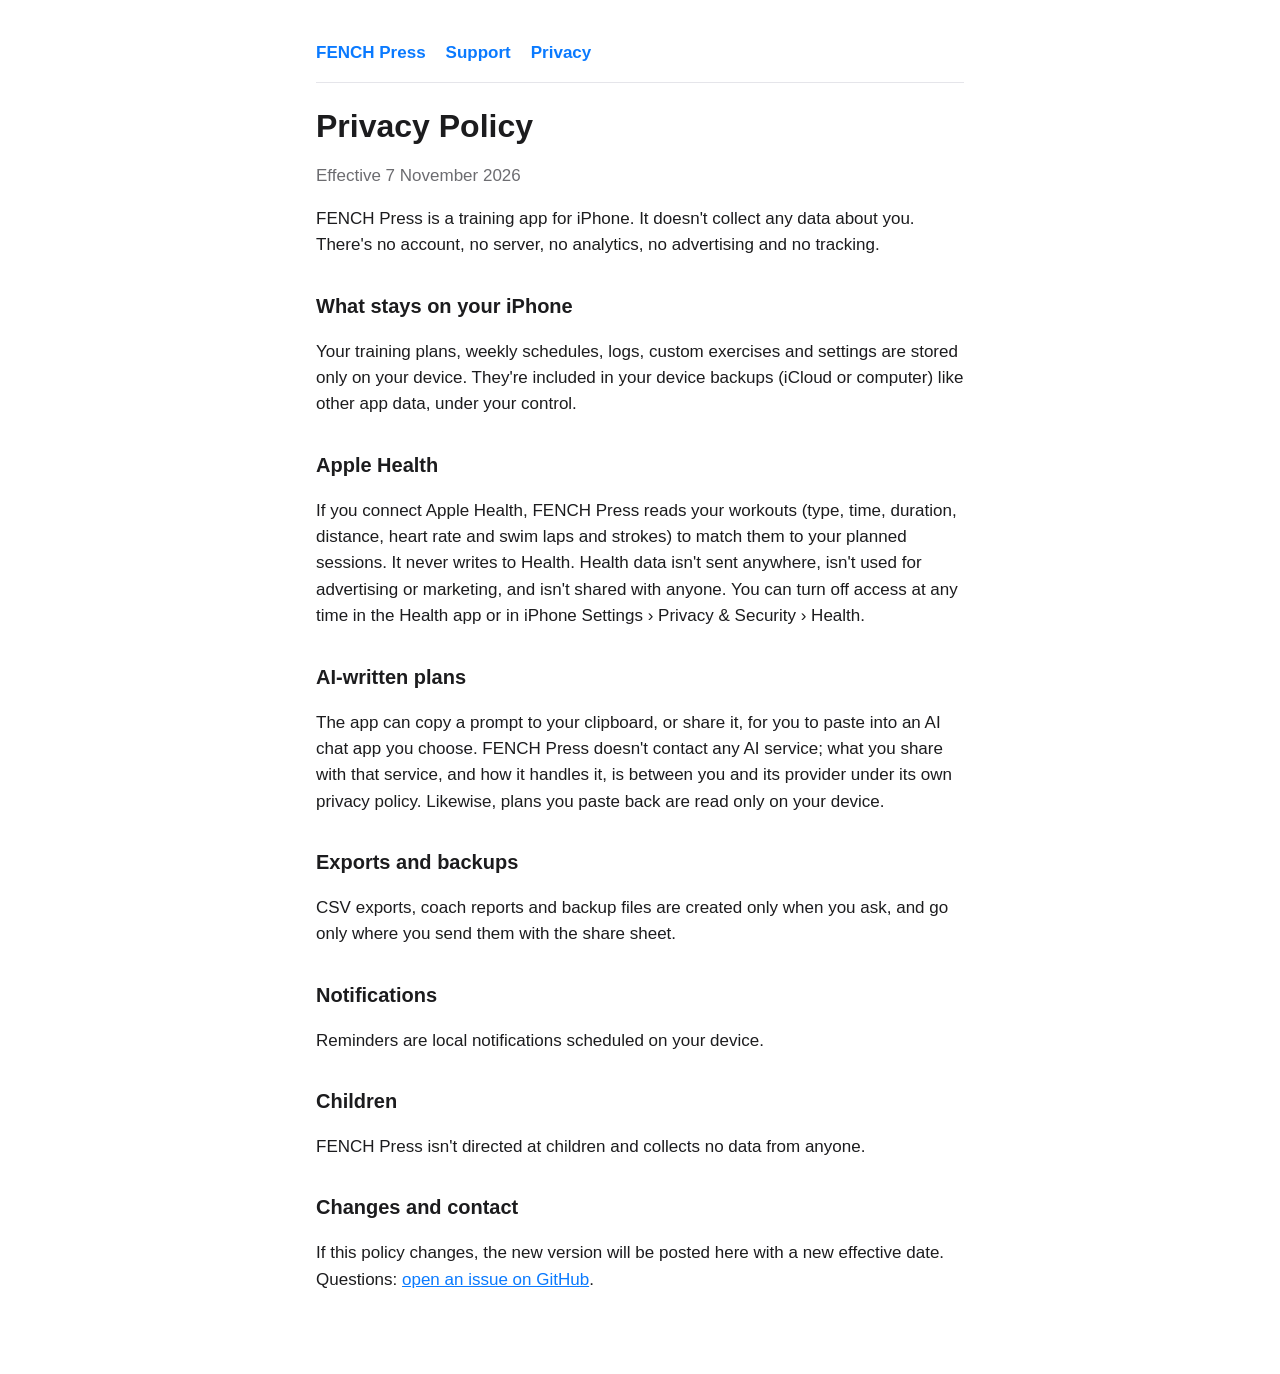
==== privacy.html @ 86242156 "Privacy policy and support pages" ====
<!doctype html><html lang="en-GB"><head><meta charset="utf-8"><meta name="viewport" content="width=device-width, initial-scale=1"><link rel="stylesheet" href="style.css"><title>FENCH Press Privacy Policy</title></head><body><main><nav><a href="index.html">FENCH Press</a><a href="support.html">Support</a><a href="privacy.html">Privacy</a></nav>
<h1>Privacy Policy</h1>
<p class="muted">Effective 7 November 2026</p>
<p>FENCH Press is a training app for iPhone. It doesn't collect any data about you. There's no account, no server, no analytics, no advertising and no tracking.</p>
<h2>What stays on your iPhone</h2>
<p>Your training plans, weekly schedules, logs, custom exercises and settings are stored only on your device. They're included in your device backups (iCloud or computer) like other app data, under your control.</p>
<h2>Apple Health</h2>
<p>If you connect Apple Health, FENCH Press reads your workouts (type, time, duration, distance, heart rate and swim laps and strokes) to match them to your planned sessions. It never writes to Health. Health data isn't sent anywhere, isn't used for advertising or marketing, and isn't shared with anyone. You can turn off access at any time in the Health app or in iPhone Settings › Privacy &amp; Security › Health.</p>
<h2>AI-written plans</h2>
<p>The app can copy a prompt to your clipboard, or share it, for you to paste into an AI chat app you choose. FENCH Press doesn't contact any AI service; what you share with that service, and how it handles it, is between you and its provider under its own privacy policy. Likewise, plans you paste back are read only on your device.</p>
<h2>Exports and backups</h2>
<p>CSV exports, coach reports and backup files are created only when you ask, and go only where you send them with the share sheet.</p>
<h2>Notifications</h2>
<p>Reminders are local notifications scheduled on your device.</p>
<h2>Children</h2>
<p>FENCH Press isn't directed at children and collects no data from anyone.</p>
<h2>Changes and contact</h2>
<p>If this policy changes, the new version will be posted here with a new effective date. Questions: <a href="https://github.com/f3nch/fenchpress-site/issues/new">open an issue on GitHub</a>.</p>
</main></body></html>
---- style.css ----
:root { --bg: #ffffff; --fg: #1c1c1e; --muted: #6c6c70; --accent: #0a7aff; --rule: #e5e5ea; }
@media (prefers-color-scheme: dark) { :root { --bg: #000000; --fg: #f2f2f7; --muted: #a1a1a6; --accent: #409cff; --rule: #2c2c2e; } }
* { box-sizing: border-box; }
body { margin: 0; background: var(--bg); color: var(--fg); font: 17px/1.55 -apple-system, BlinkMacSystemFont, "Segoe UI", sans-serif; }
main { max-width: 680px; margin: 0 auto; padding: 40px 16px 64px; }
h1 { font-size: 32px; line-height: 1.2; margin: 0 0 8px; }
h2 { font-size: 20px; margin: 32px 0 8px; }
p, li { color: var(--fg); }
.muted { color: var(--muted); }
a { color: var(--accent); }
nav { display: flex; gap: 20px; padding-bottom: 16px; margin-bottom: 24px; border-bottom: 1px solid var(--rule); }
nav a { text-decoration: none; font-weight: 600; }
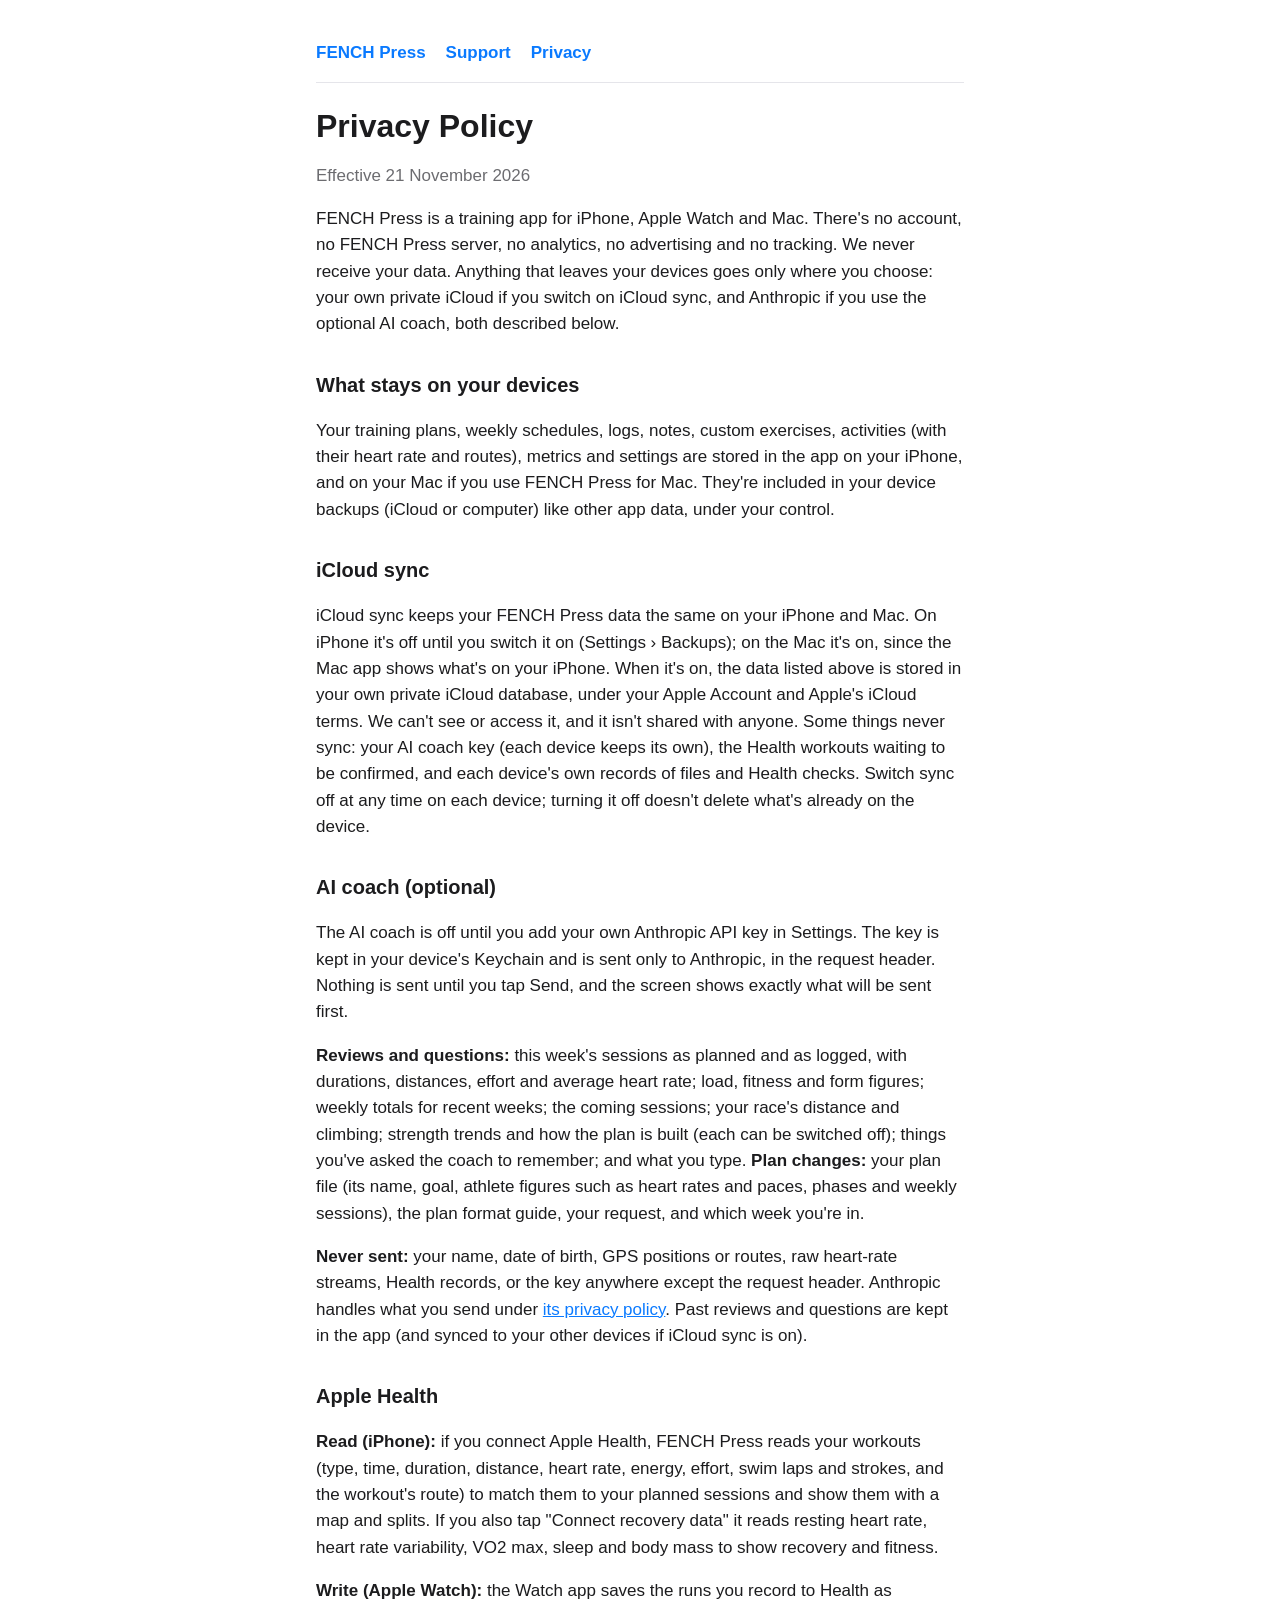
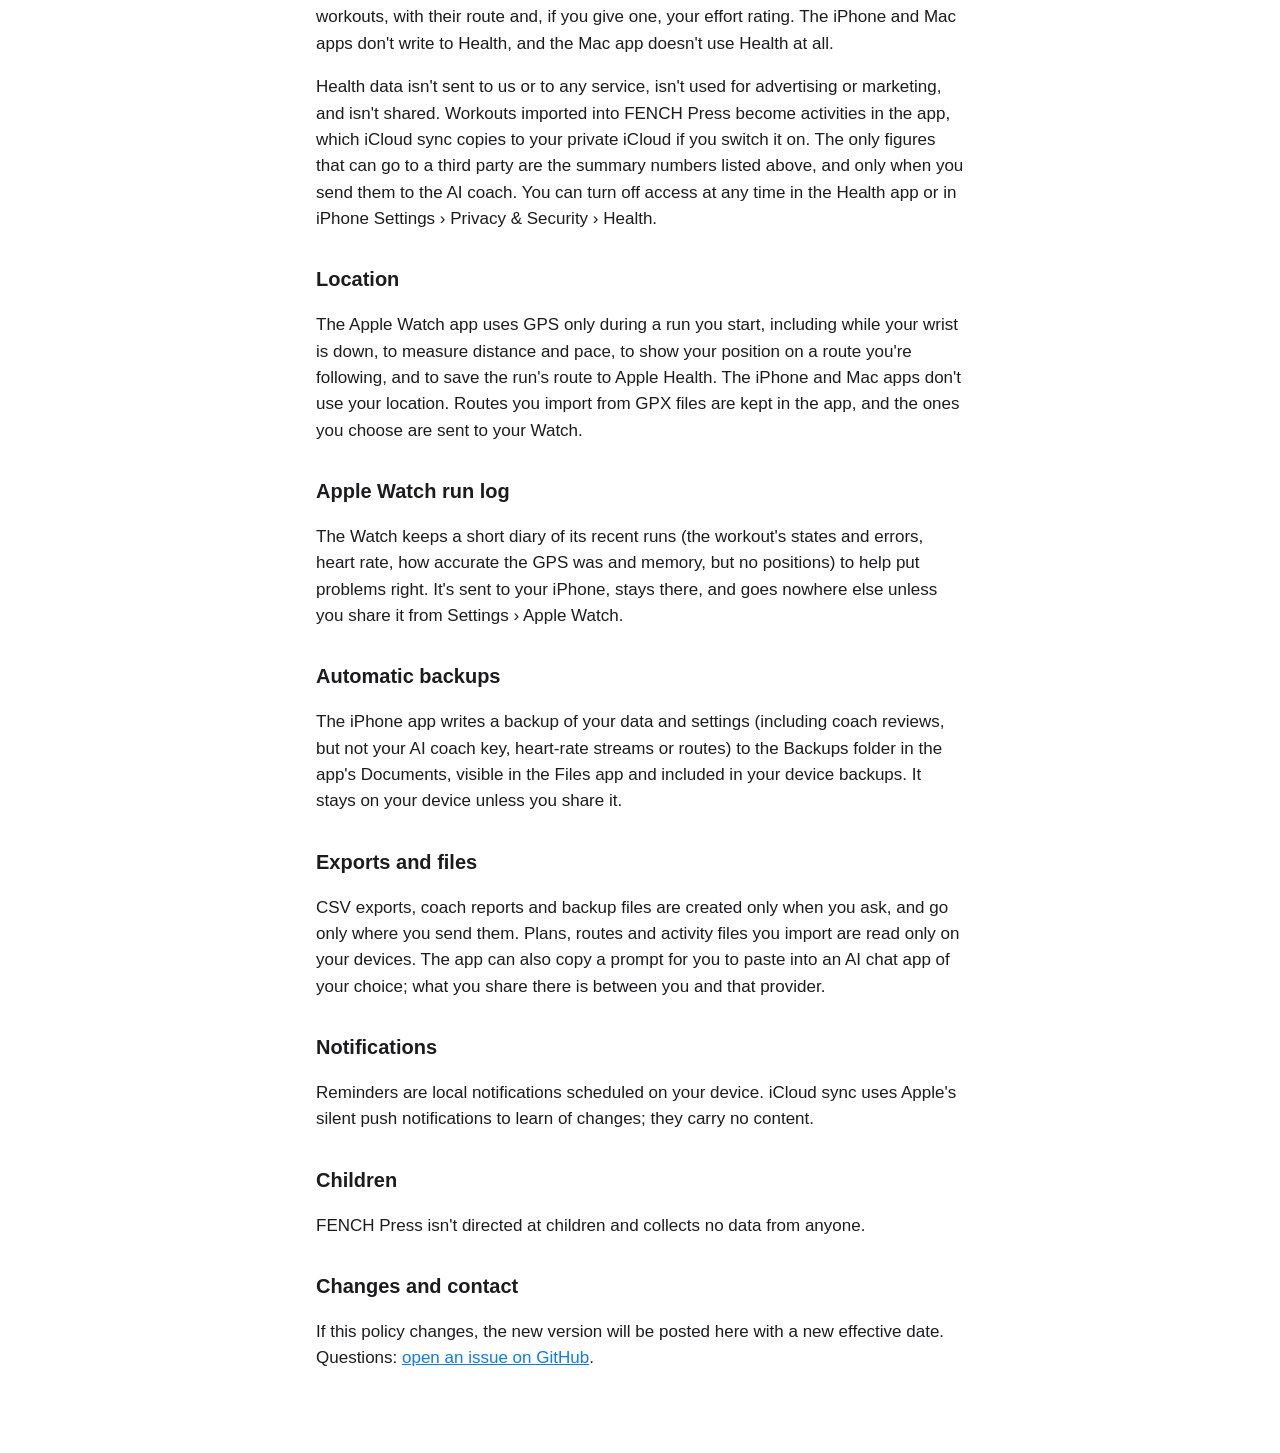
==== commit a77a2d10: "Privacy and support for 1.0.2: iCloud sync, the Mac app, routes, the Watch run log Co-Authored-By: C" ====
--- a/privacy.html
+++ b/privacy.html
@@ -1,17 +1,29 @@
 <!doctype html><html lang="en-GB"><head><meta charset="utf-8"><meta name="viewport" content="width=device-width, initial-scale=1"><link rel="stylesheet" href="style.css"><title>FENCH Press Privacy Policy</title></head><body><main><nav><a href="index.html">FENCH Press</a><a href="support.html">Support</a><a href="privacy.html">Privacy</a></nav>
 <h1>Privacy Policy</h1>
-<p class="muted">Effective 7 November 2026</p>
-<p>FENCH Press is a training app for iPhone. It doesn't collect any data about you. There's no account, no server, no analytics, no advertising and no tracking.</p>
-<h2>What stays on your iPhone</h2>
-<p>Your training plans, weekly schedules, logs, custom exercises and settings are stored only on your device. They're included in your device backups (iCloud or computer) like other app data, under your control.</p>
+<p class="muted">Effective 21 November 2026</p>
+<p>FENCH Press is a training app for iPhone, Apple Watch and Mac. There's no account, no FENCH Press server, no analytics, no advertising and no tracking. We never receive your data. Anything that leaves your devices goes only where you choose: your own private iCloud if you switch on iCloud sync, and Anthropic if you use the optional AI coach, both described below.</p>
+<h2>What stays on your devices</h2>
+<p>Your training plans, weekly schedules, logs, notes, custom exercises, activities (with their heart rate and routes), metrics and settings are stored in the app on your iPhone, and on your Mac if you use FENCH Press for Mac. They're included in your device backups (iCloud or computer) like other app data, under your control.</p>
+<h2>iCloud sync</h2>
+<p>iCloud sync keeps your FENCH Press data the same on your iPhone and Mac. On iPhone it's off until you switch it on (Settings › Backups); on the Mac it's on, since the Mac app shows what's on your iPhone. When it's on, the data listed above is stored in your own private iCloud database, under your Apple Account and Apple's iCloud terms. We can't see or access it, and it isn't shared with anyone. Some things never sync: your AI coach key (each device keeps its own), the Health workouts waiting to be confirmed, and each device's own records of files and Health checks. Switch sync off at any time on each device; turning it off doesn't delete what's already on the device.</p>
+<h2>AI coach (optional)</h2>
+<p>The AI coach is off until you add your own Anthropic API key in Settings. The key is kept in your device's Keychain and is sent only to Anthropic, in the request header. Nothing is sent until you tap Send, and the screen shows exactly what will be sent first.</p>
+<p><strong>Reviews and questions:</strong> this week's sessions as planned and as logged, with durations, distances, effort and average heart rate; load, fitness and form figures; weekly totals for recent weeks; the coming sessions; your race's distance and climbing; strength trends and how the plan is built (each can be switched off); things you've asked the coach to remember; and what you type. <strong>Plan changes:</strong> your plan file (its name, goal, athlete figures such as heart rates and paces, phases and weekly sessions), the plan format guide, your request, and which week you're in.</p>
+<p><strong>Never sent:</strong> your name, date of birth, GPS positions or routes, raw heart-rate streams, Health records, or the key anywhere except the request header. Anthropic handles what you send under <a href="https://www.anthropic.com/legal/privacy">its privacy policy</a>. Past reviews and questions are kept in the app (and synced to your other devices if iCloud sync is on).</p>
 <h2>Apple Health</h2>
-<p>If you connect Apple Health, FENCH Press reads your workouts (type, time, duration, distance, heart rate and swim laps and strokes) to match them to your planned sessions. It never writes to Health. Health data isn't sent anywhere, isn't used for advertising or marketing, and isn't shared with anyone. You can turn off access at any time in the Health app or in iPhone Settings › Privacy &amp; Security › Health.</p>
-<h2>AI-written plans</h2>
-<p>The app can copy a prompt to your clipboard, or share it, for you to paste into an AI chat app you choose. FENCH Press doesn't contact any AI service; what you share with that service, and how it handles it, is between you and its provider under its own privacy policy. Likewise, plans you paste back are read only on your device.</p>
-<h2>Exports and backups</h2>
-<p>CSV exports, coach reports and backup files are created only when you ask, and go only where you send them with the share sheet.</p>
+<p><strong>Read (iPhone):</strong> if you connect Apple Health, FENCH Press reads your workouts (type, time, duration, distance, heart rate, energy, effort, swim laps and strokes, and the workout's route) to match them to your planned sessions and show them with a map and splits. If you also tap "Connect recovery data" it reads resting heart rate, heart rate variability, VO2 max, sleep and body mass to show recovery and fitness.</p>
+<p><strong>Write (Apple Watch):</strong> the Watch app saves the runs you record to Health as workouts, with their route and, if you give one, your effort rating. The iPhone and Mac apps don't write to Health, and the Mac app doesn't use Health at all.</p>
+<p>Health data isn't sent to us or to any service, isn't used for advertising or marketing, and isn't shared. Workouts imported into FENCH Press become activities in the app, which iCloud sync copies to your private iCloud if you switch it on. The only figures that can go to a third party are the summary numbers listed above, and only when you send them to the AI coach. You can turn off access at any time in the Health app or in iPhone Settings › Privacy &amp; Security › Health.</p>
+<h2>Location</h2>
+<p>The Apple Watch app uses GPS only during a run you start, including while your wrist is down, to measure distance and pace, to show your position on a route you're following, and to save the run's route to Apple Health. The iPhone and Mac apps don't use your location. Routes you import from GPX files are kept in the app, and the ones you choose are sent to your Watch.</p>
+<h2>Apple Watch run log</h2>
+<p>The Watch keeps a short diary of its recent runs (the workout's states and errors, heart rate, how accurate the GPS was and memory, but no positions) to help put problems right. It's sent to your iPhone, stays there, and goes nowhere else unless you share it from Settings › Apple Watch.</p>
+<h2>Automatic backups</h2>
+<p>The iPhone app writes a backup of your data and settings (including coach reviews, but not your AI coach key, heart-rate streams or routes) to the Backups folder in the app's Documents, visible in the Files app and included in your device backups. It stays on your device unless you share it.</p>
+<h2>Exports and files</h2>
+<p>CSV exports, coach reports and backup files are created only when you ask, and go only where you send them. Plans, routes and activity files you import are read only on your devices. The app can also copy a prompt for you to paste into an AI chat app of your choice; what you share there is between you and that provider.</p>
 <h2>Notifications</h2>
-<p>Reminders are local notifications scheduled on your device.</p>
+<p>Reminders are local notifications scheduled on your device. iCloud sync uses Apple's silent push notifications to learn of changes; they carry no content.</p>
 <h2>Children</h2>
 <p>FENCH Press isn't directed at children and collects no data from anyone.</p>
 <h2>Changes and contact</h2>
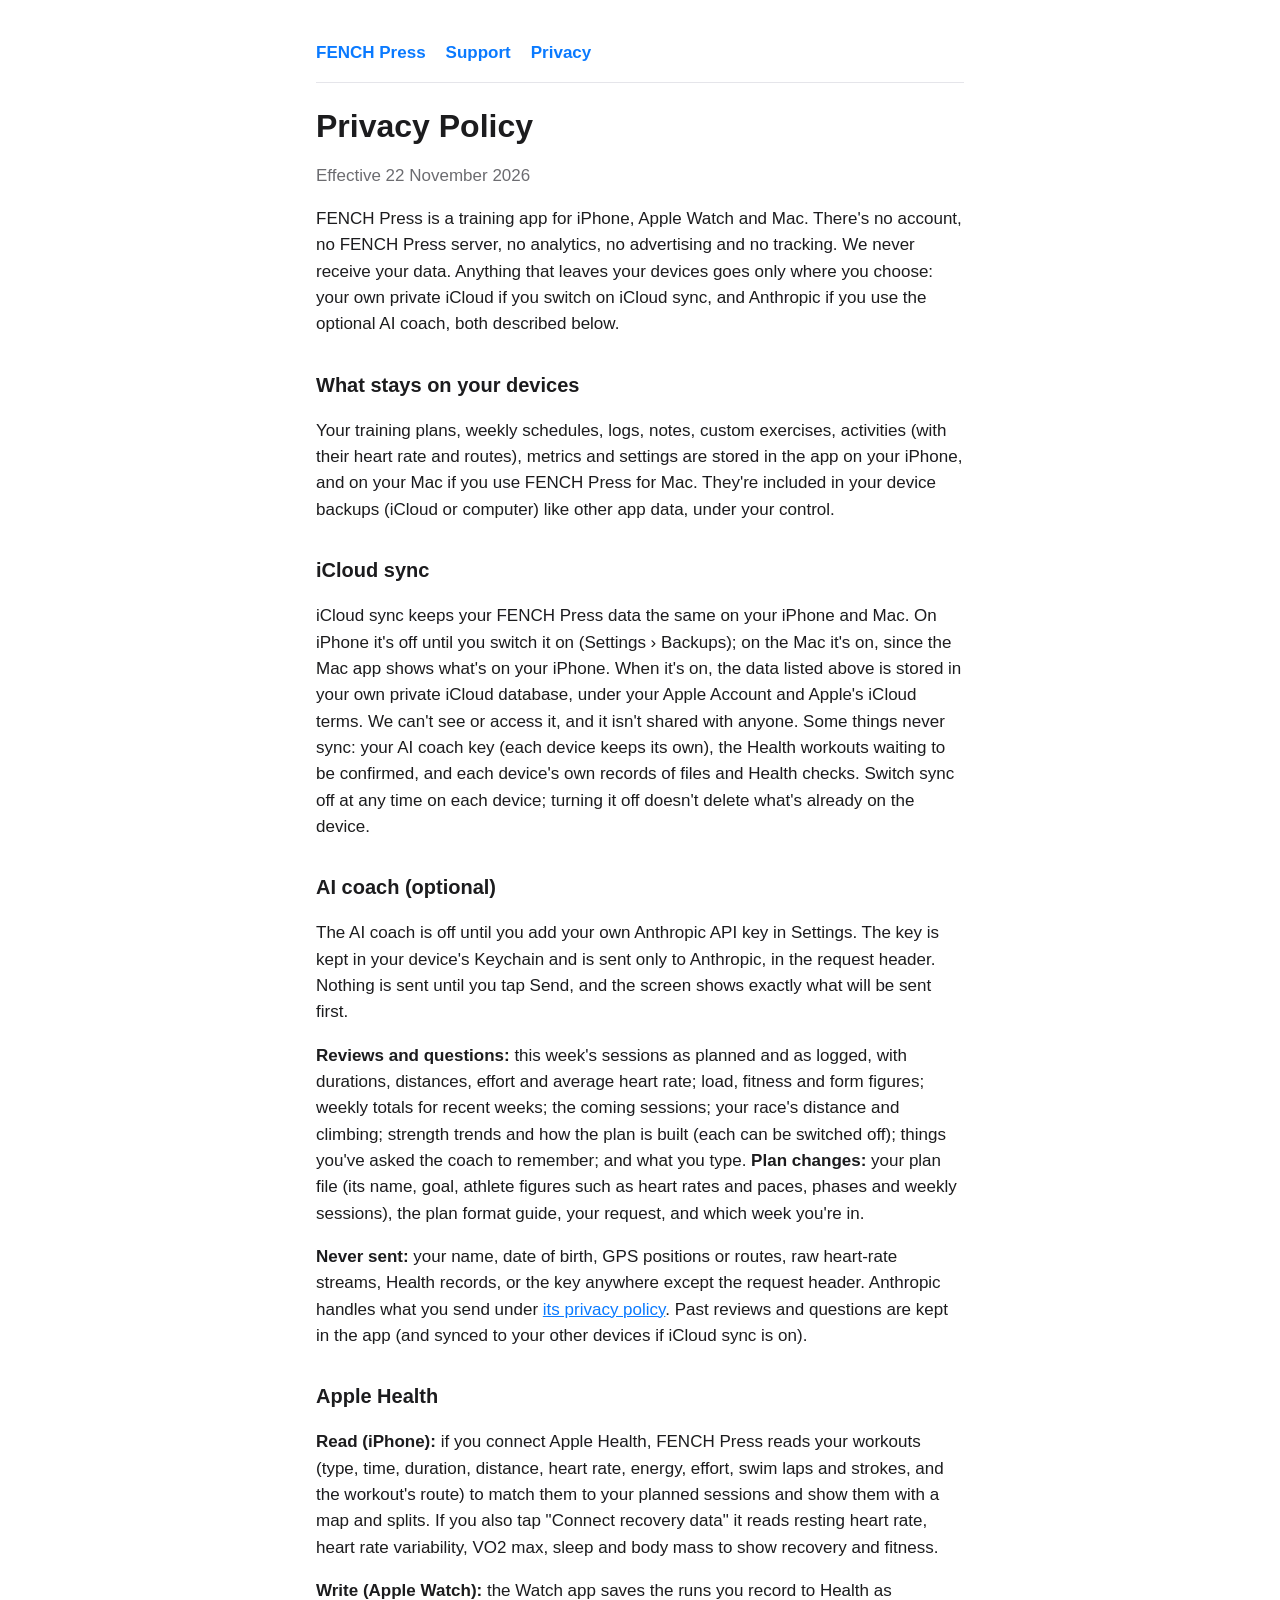
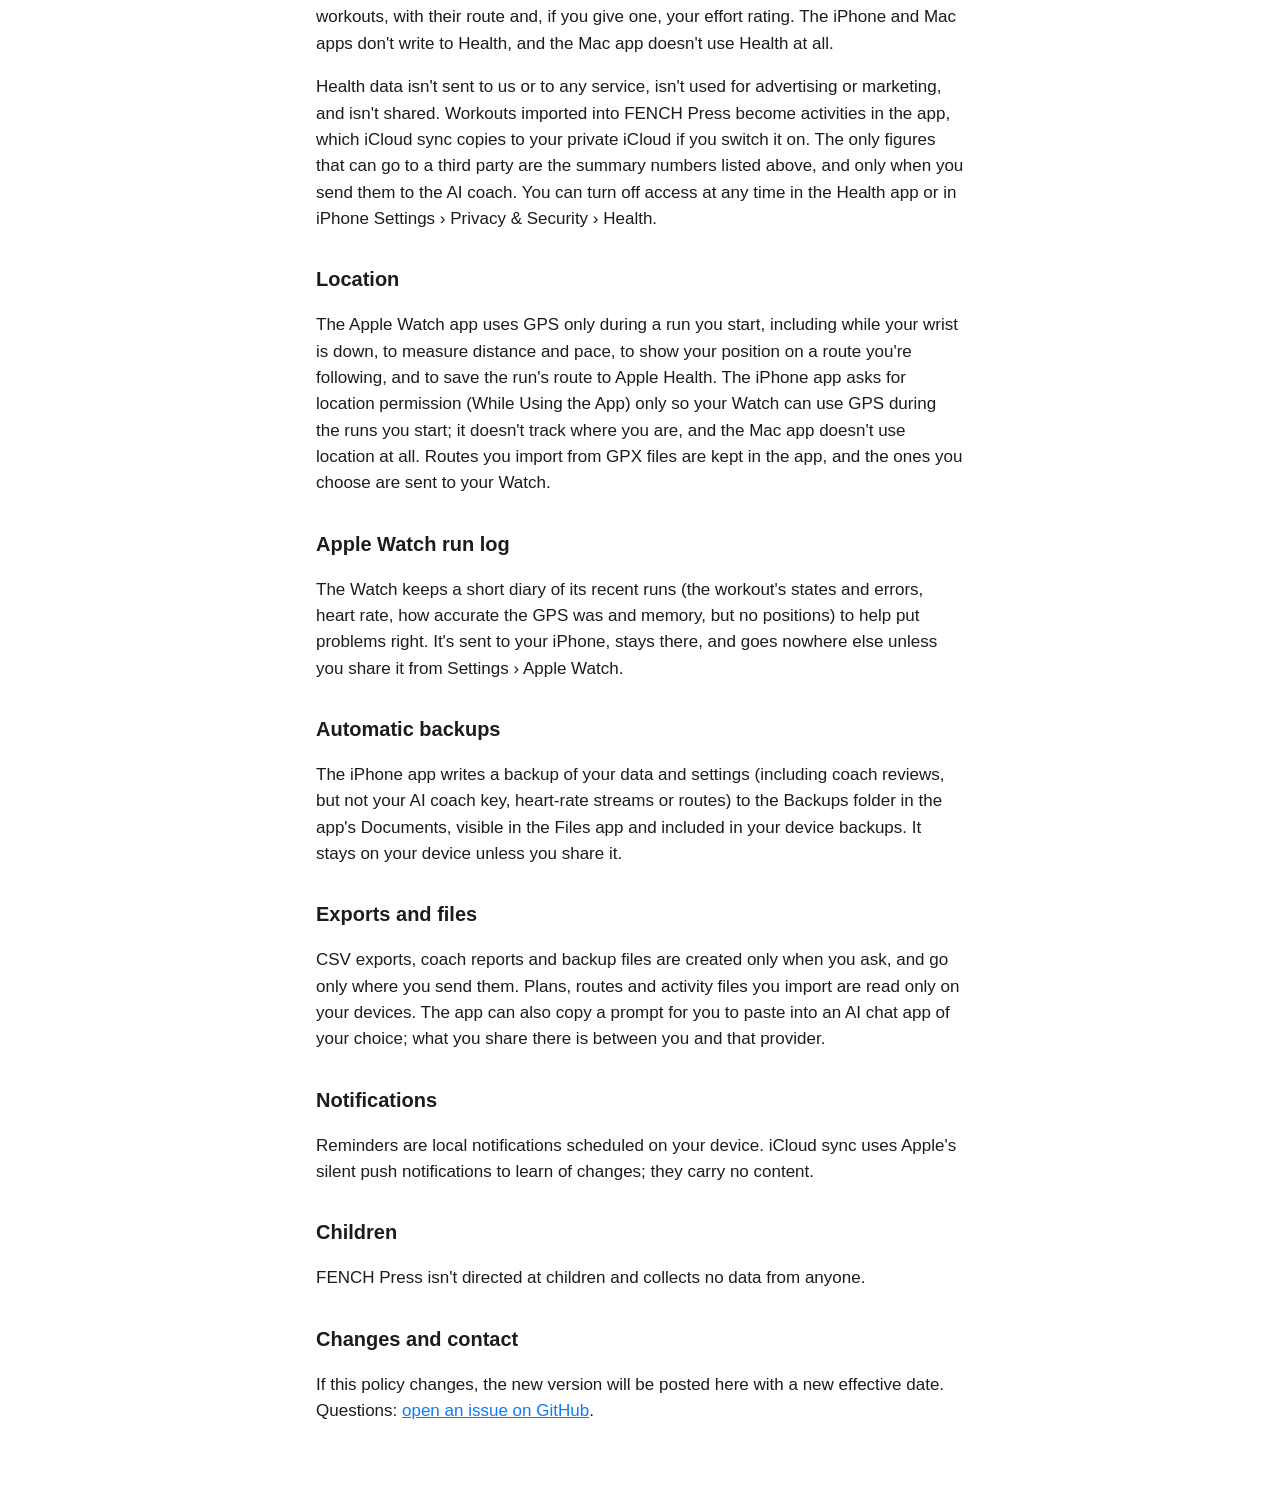
==== commit e548c214: "Privacy: the iPhone asks for location only for the Watch's runs Co-Authored-By: Claude Opus 5.5 <nor" ====
--- a/privacy.html
+++ b/privacy.html
@@ -1,6 +1,6 @@
 <!doctype html><html lang="en-GB"><head><meta charset="utf-8"><meta name="viewport" content="width=device-width, initial-scale=1"><link rel="stylesheet" href="style.css"><title>FENCH Press Privacy Policy</title></head><body><main><nav><a href="index.html">FENCH Press</a><a href="support.html">Support</a><a href="privacy.html">Privacy</a></nav>
 <h1>Privacy Policy</h1>
-<p class="muted">Effective 21 November 2026</p>
+<p class="muted">Effective 22 November 2026</p>
 <p>FENCH Press is a training app for iPhone, Apple Watch and Mac. There's no account, no FENCH Press server, no analytics, no advertising and no tracking. We never receive your data. Anything that leaves your devices goes only where you choose: your own private iCloud if you switch on iCloud sync, and Anthropic if you use the optional AI coach, both described below.</p>
 <h2>What stays on your devices</h2>
 <p>Your training plans, weekly schedules, logs, notes, custom exercises, activities (with their heart rate and routes), metrics and settings are stored in the app on your iPhone, and on your Mac if you use FENCH Press for Mac. They're included in your device backups (iCloud or computer) like other app data, under your control.</p>
@@ -15,7 +15,7 @@
 <p><strong>Write (Apple Watch):</strong> the Watch app saves the runs you record to Health as workouts, with their route and, if you give one, your effort rating. The iPhone and Mac apps don't write to Health, and the Mac app doesn't use Health at all.</p>
 <p>Health data isn't sent to us or to any service, isn't used for advertising or marketing, and isn't shared. Workouts imported into FENCH Press become activities in the app, which iCloud sync copies to your private iCloud if you switch it on. The only figures that can go to a third party are the summary numbers listed above, and only when you send them to the AI coach. You can turn off access at any time in the Health app or in iPhone Settings › Privacy &amp; Security › Health.</p>
 <h2>Location</h2>
-<p>The Apple Watch app uses GPS only during a run you start, including while your wrist is down, to measure distance and pace, to show your position on a route you're following, and to save the run's route to Apple Health. The iPhone and Mac apps don't use your location. Routes you import from GPX files are kept in the app, and the ones you choose are sent to your Watch.</p>
+<p>The Apple Watch app uses GPS only during a run you start, including while your wrist is down, to measure distance and pace, to show your position on a route you're following, and to save the run's route to Apple Health. The iPhone app asks for location permission (While Using the App) only so your Watch can use GPS during the runs you start; it doesn't track where you are, and the Mac app doesn't use location at all. Routes you import from GPX files are kept in the app, and the ones you choose are sent to your Watch.</p>
 <h2>Apple Watch run log</h2>
 <p>The Watch keeps a short diary of its recent runs (the workout's states and errors, heart rate, how accurate the GPS was and memory, but no positions) to help put problems right. It's sent to your iPhone, stays there, and goes nowhere else unless you share it from Settings › Apple Watch.</p>
 <h2>Automatic backups</h2>
